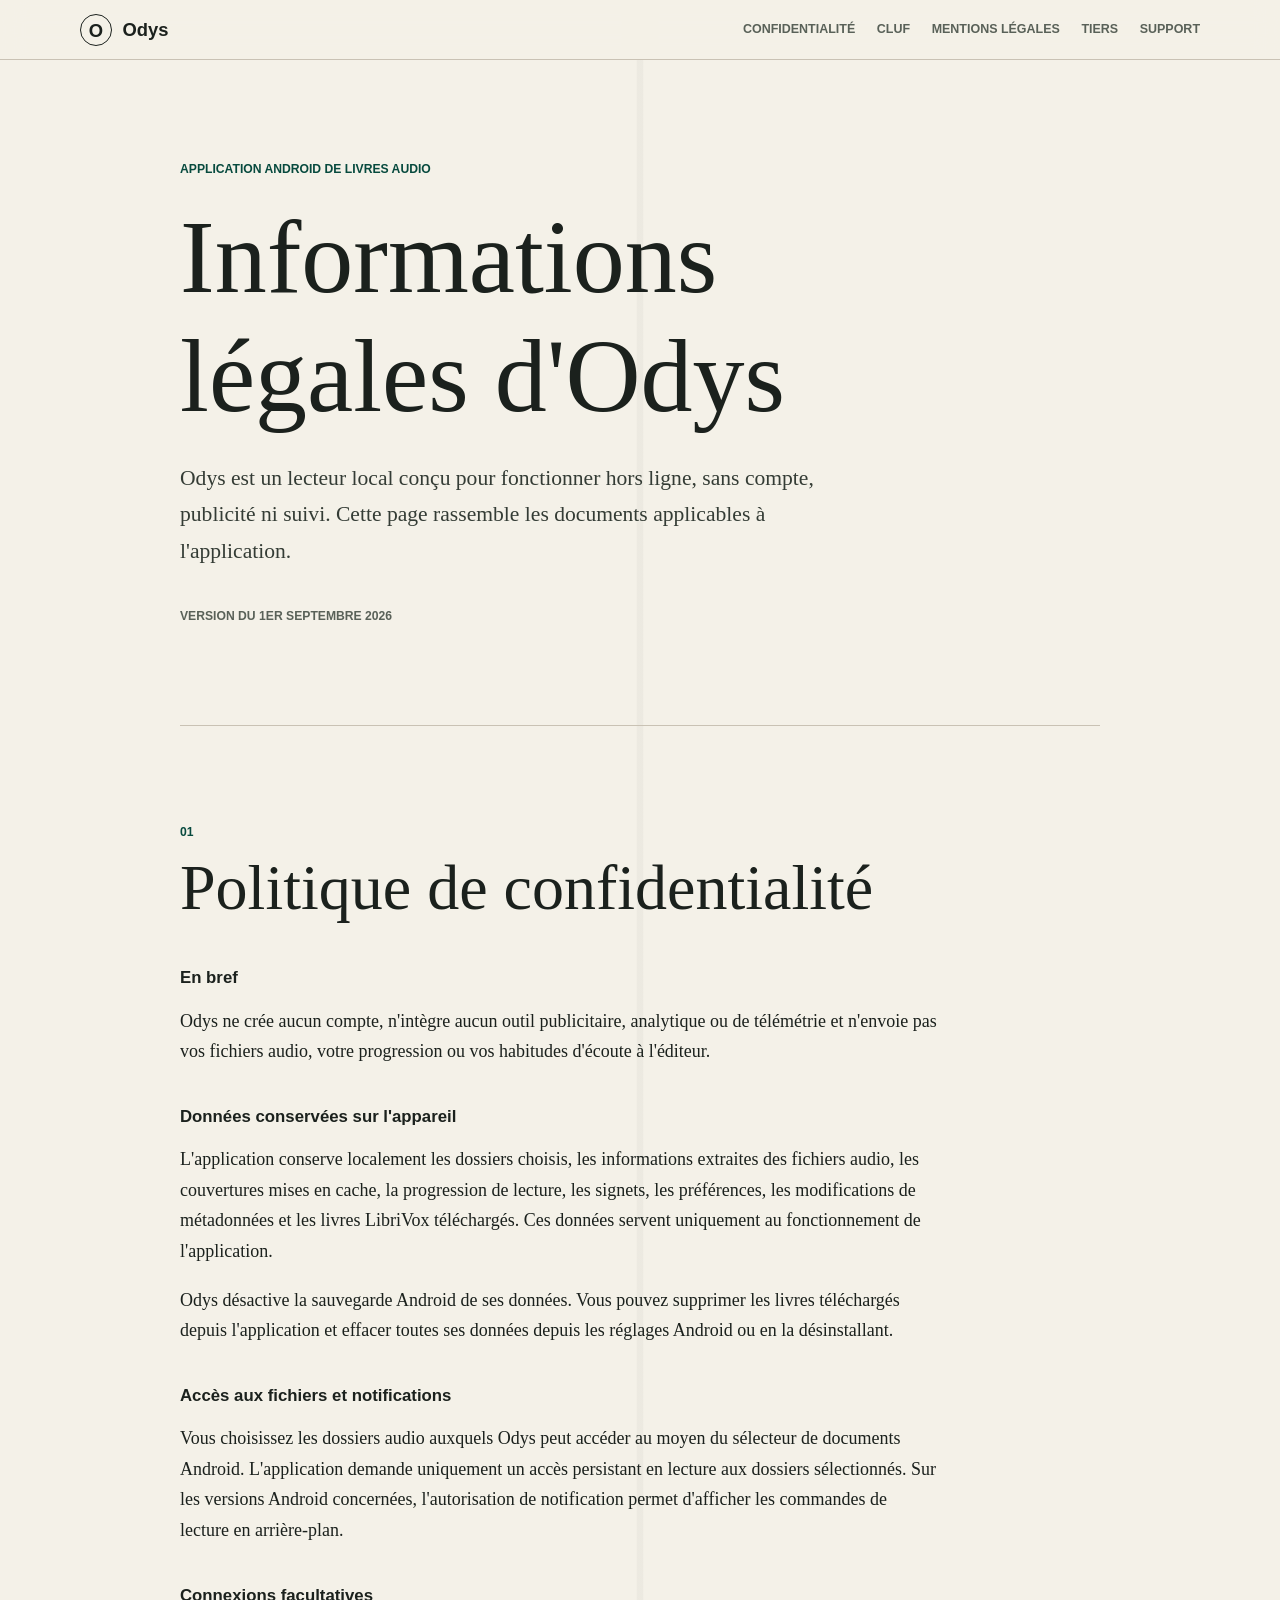
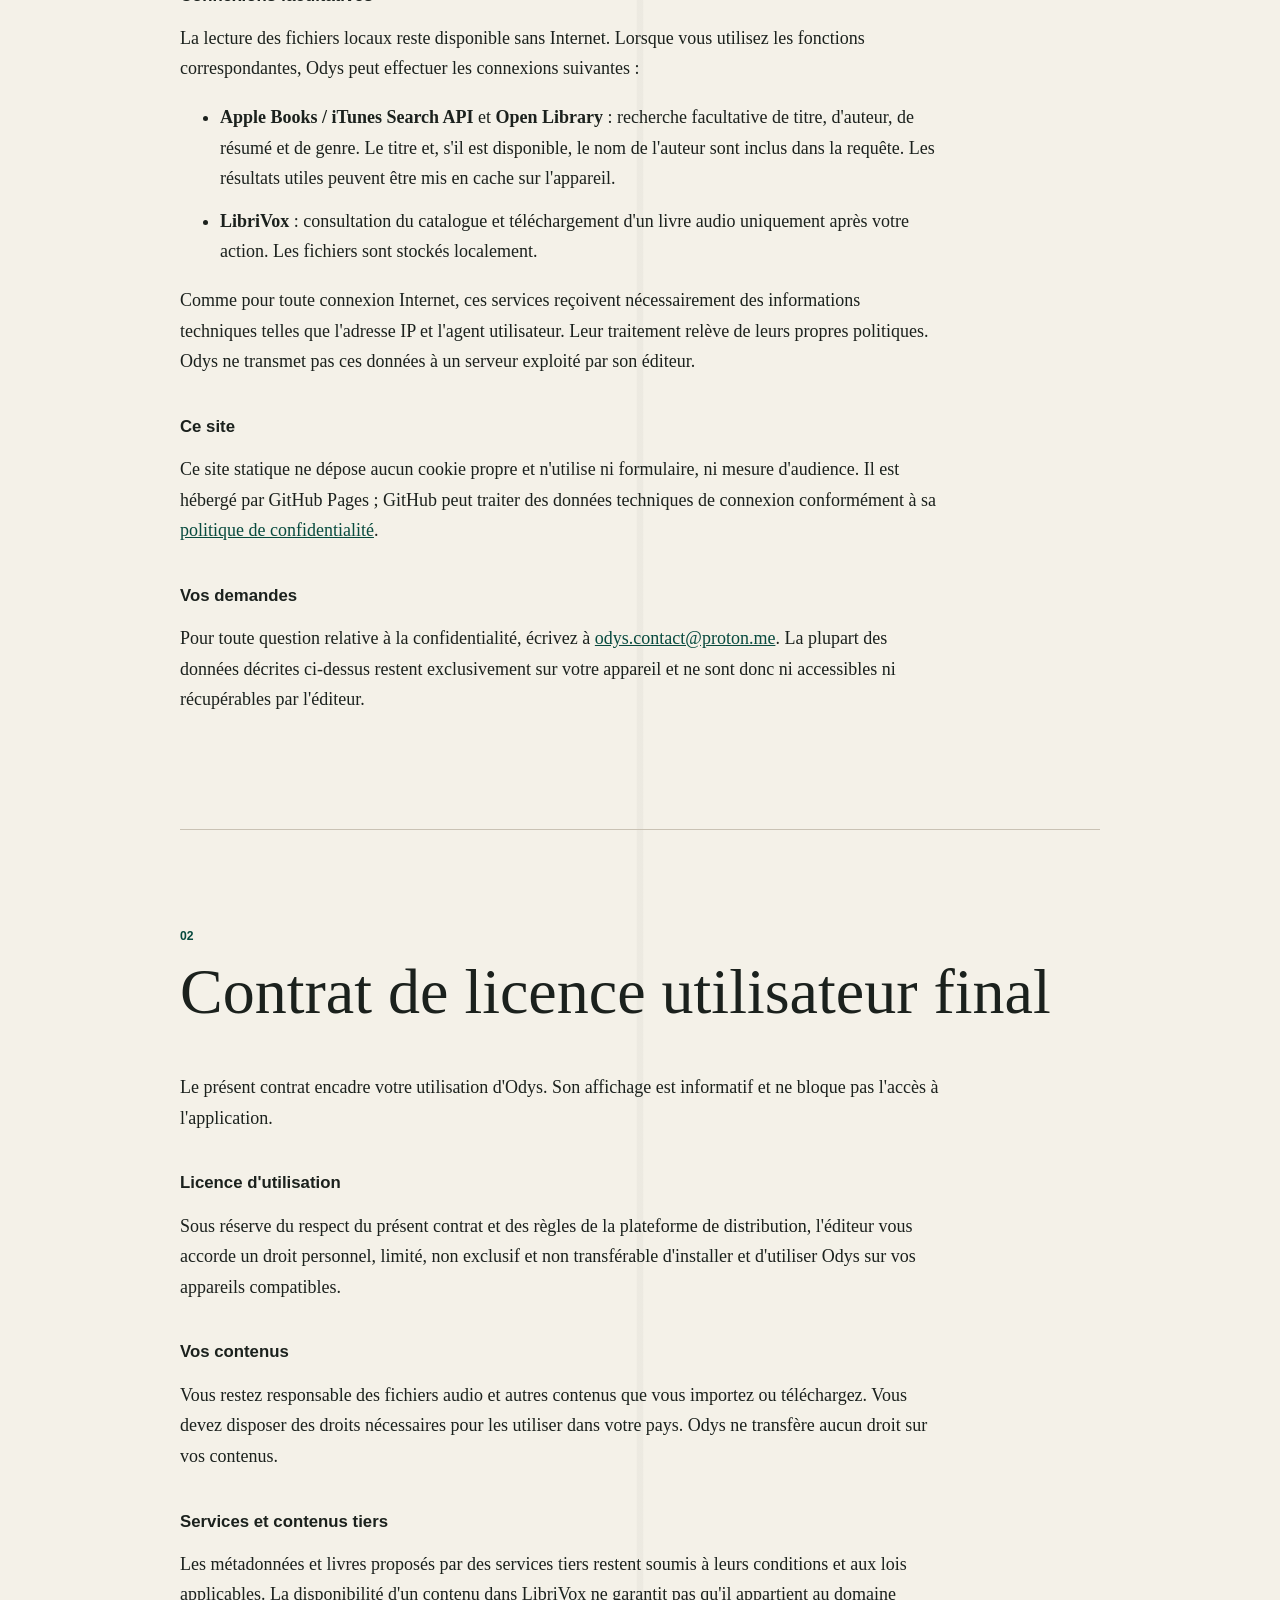
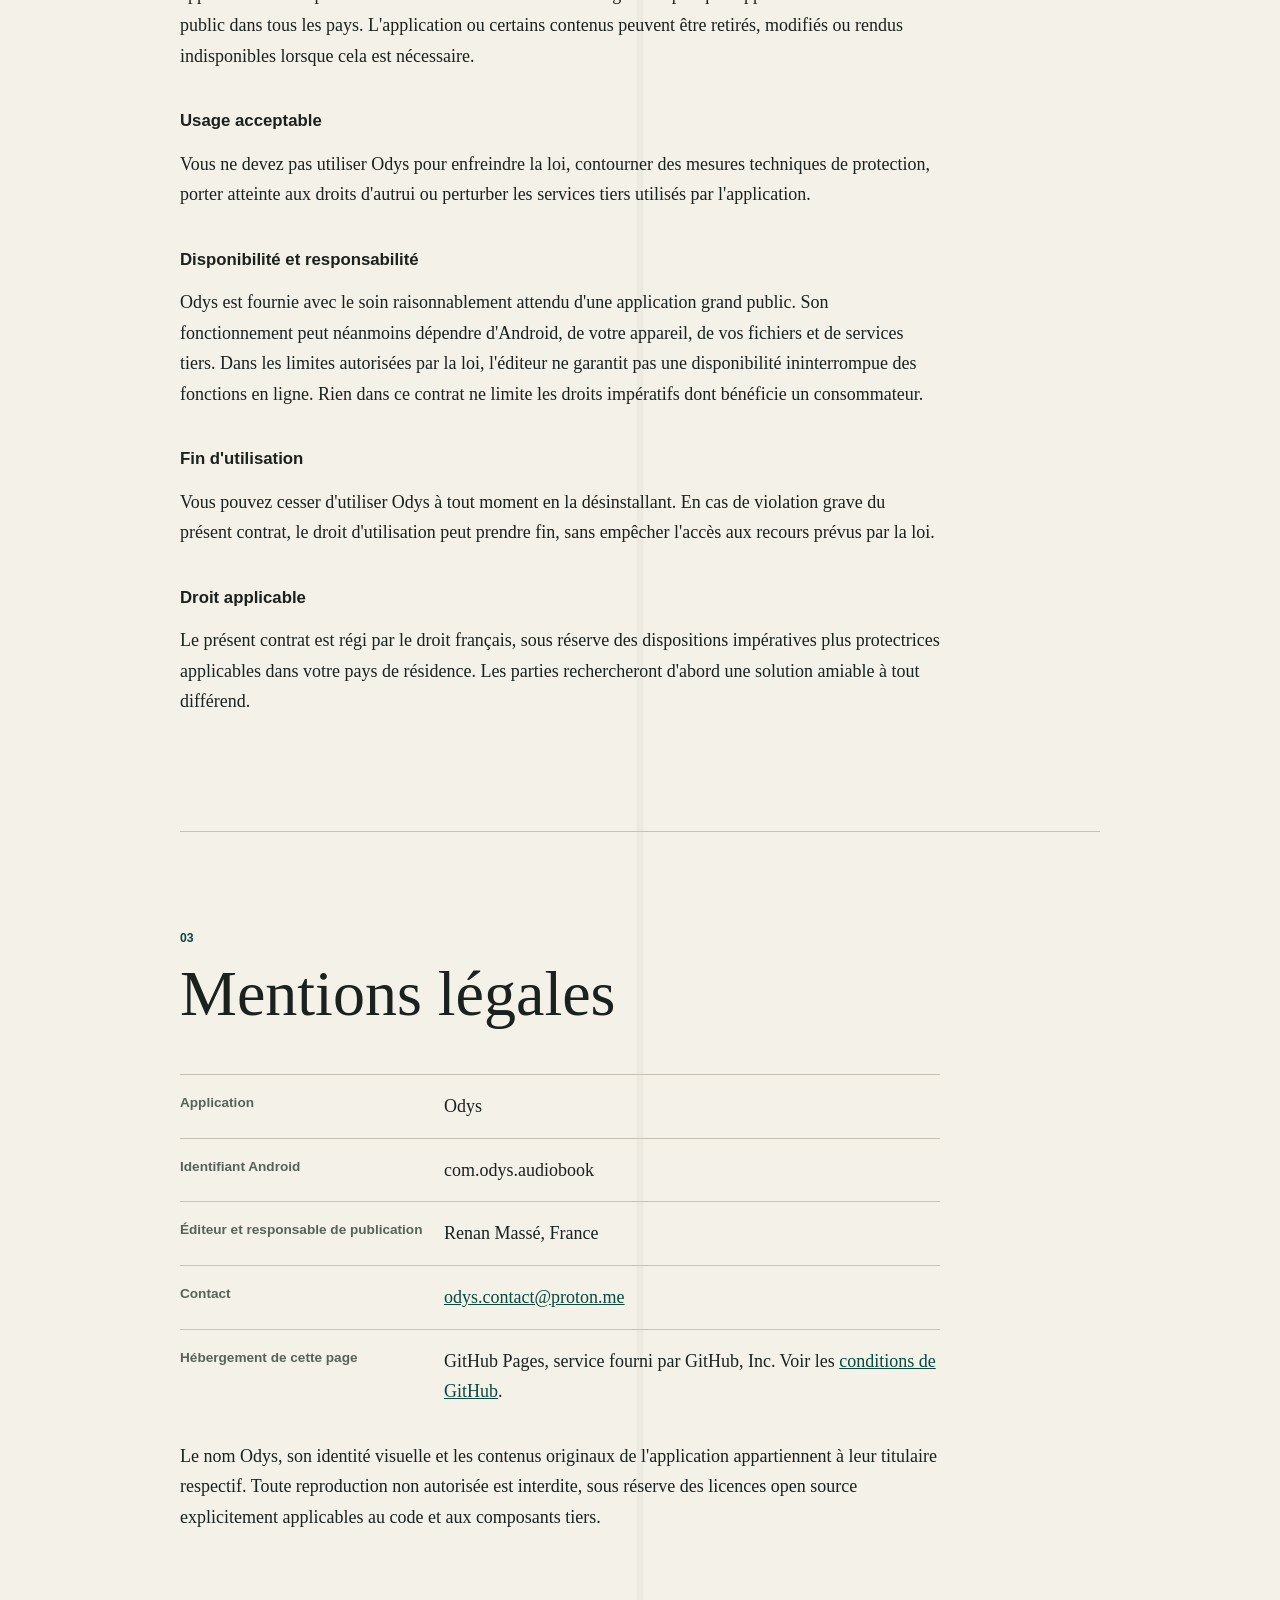
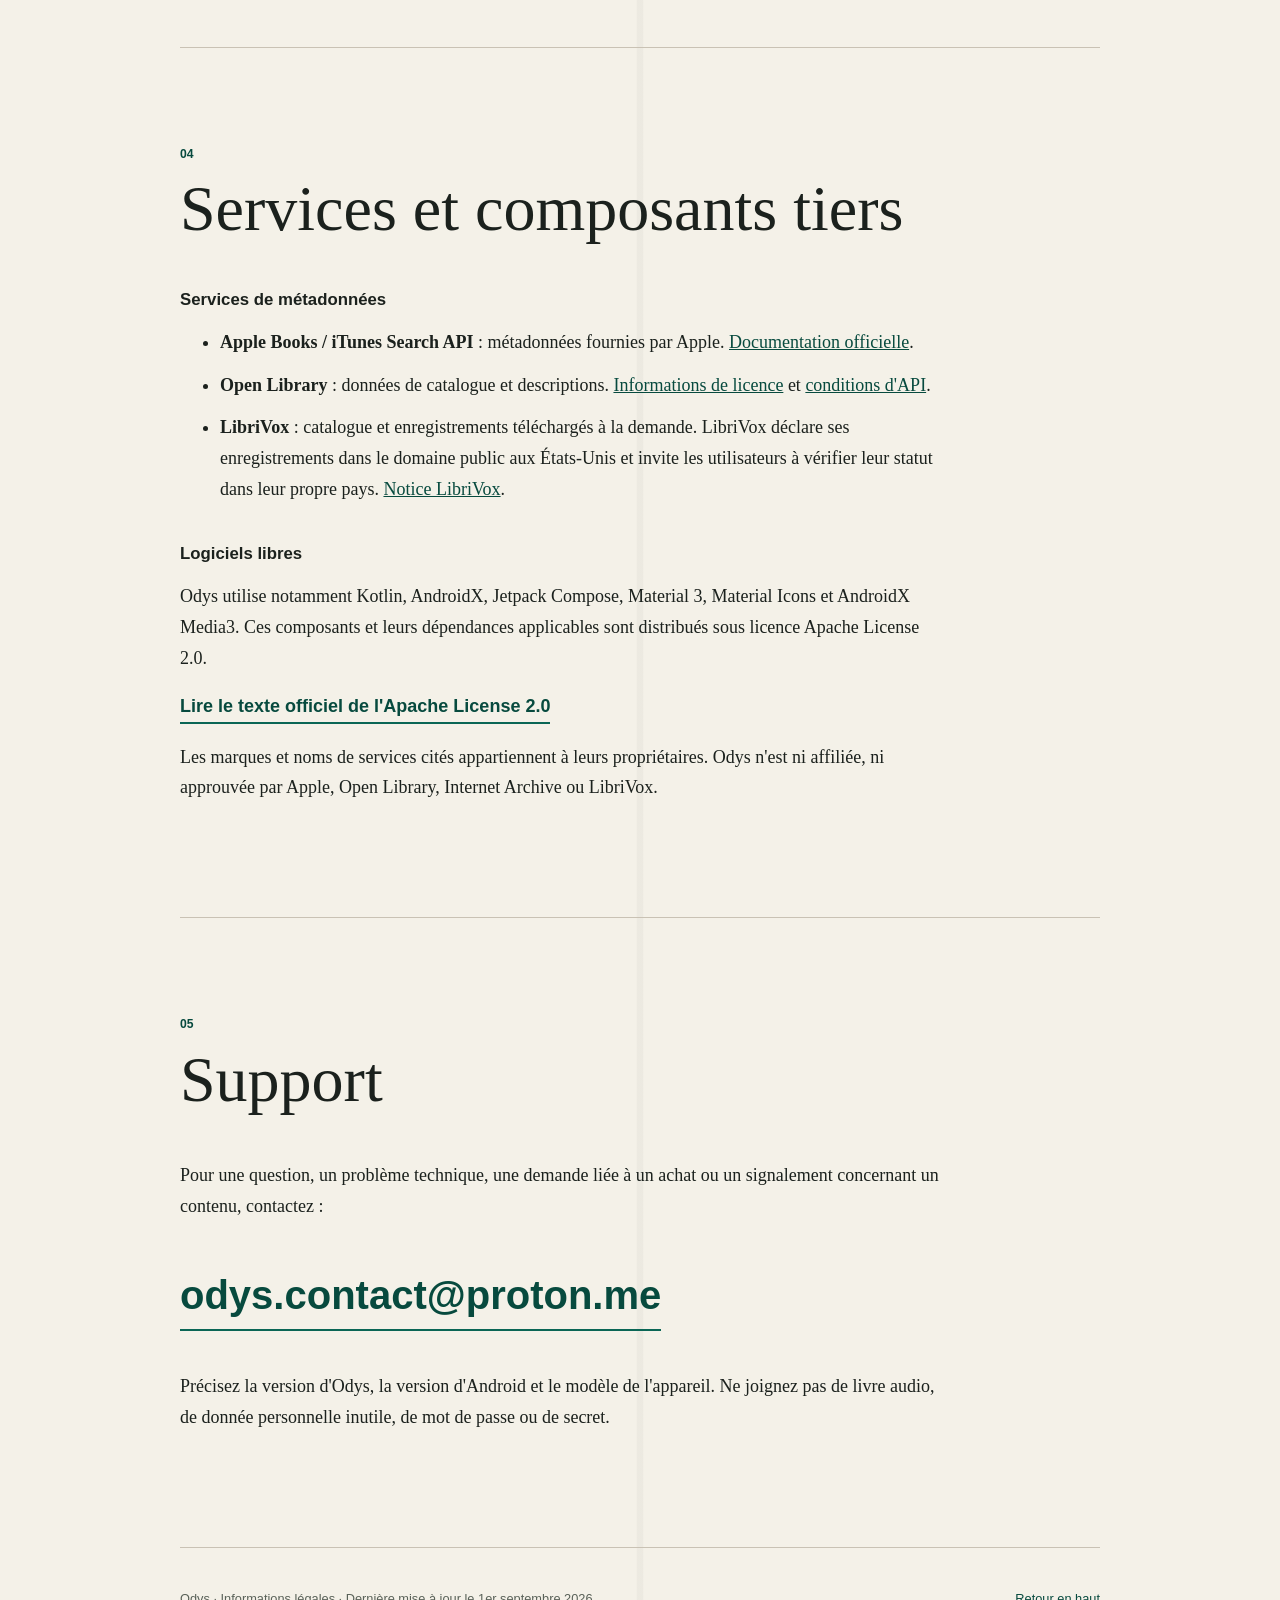
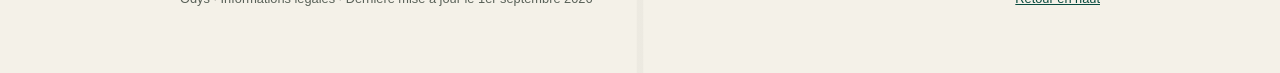
==== index.html @ 007bdb6f "Create Odys legal website" ====
<!doctype html>
<html lang="fr">
<head>
  <meta charset="utf-8">
  <meta name="viewport" content="width=device-width, initial-scale=1">
  <meta name="description" content="Politique de confidentialité, CLUF, mentions légales et informations de support de l'application Android Odys.">
  <meta name="theme-color" content="#f4f1e8">
  <title>Odys - Informations légales</title>
  <link rel="stylesheet" href="styles.css">
</head>
<body>
  <header class="site-header">
    <a class="brand" href="#accueil" aria-label="Odys, retour en haut de page">
      <span class="brand-mark" aria-hidden="true">O</span>
      <span>Odys</span>
    </a>
    <nav aria-label="Navigation principale">
      <a href="#confidentialite">Confidentialité</a>
      <a href="#cluf">CLUF</a>
      <a href="#mentions">Mentions légales</a>
      <a href="#tiers">Tiers</a>
      <a href="#support">Support</a>
    </nav>
  </header>

  <main id="accueil">
    <section class="intro" aria-labelledby="page-title">
      <p class="eyebrow">Application Android de livres audio</p>
      <h1 id="page-title">Informations légales d'Odys</h1>
      <p class="lede">Odys est un lecteur local conçu pour fonctionner hors ligne, sans compte, publicité ni suivi. Cette page rassemble les documents applicables à l'application.</p>
      <p class="updated">Version du 1er septembre 2026</p>
    </section>

    <section id="confidentialite" aria-labelledby="privacy-title">
      <p class="section-number">01</p>
      <h2 id="privacy-title">Politique de confidentialité</h2>

      <h3>En bref</h3>
      <p>Odys ne crée aucun compte, n'intègre aucun outil publicitaire, analytique ou de télémétrie et n'envoie pas vos fichiers audio, votre progression ou vos habitudes d'écoute à l'éditeur.</p>

      <h3>Données conservées sur l'appareil</h3>
      <p>L'application conserve localement les dossiers choisis, les informations extraites des fichiers audio, les couvertures mises en cache, la progression de lecture, les signets, les préférences, les modifications de métadonnées et les livres LibriVox téléchargés. Ces données servent uniquement au fonctionnement de l'application.</p>
      <p>Odys désactive la sauvegarde Android de ses données. Vous pouvez supprimer les livres téléchargés depuis l'application et effacer toutes ses données depuis les réglages Android ou en la désinstallant.</p>

      <h3>Accès aux fichiers et notifications</h3>
      <p>Vous choisissez les dossiers audio auxquels Odys peut accéder au moyen du sélecteur de documents Android. L'application demande uniquement un accès persistant en lecture aux dossiers sélectionnés. Sur les versions Android concernées, l'autorisation de notification permet d'afficher les commandes de lecture en arrière-plan.</p>

      <h3>Connexions facultatives</h3>
      <p>La lecture des fichiers locaux reste disponible sans Internet. Lorsque vous utilisez les fonctions correspondantes, Odys peut effectuer les connexions suivantes :</p>
      <ul>
        <li><strong>Apple Books / iTunes Search API</strong> et <strong>Open Library</strong> : recherche facultative de titre, d'auteur, de résumé et de genre. Le titre et, s'il est disponible, le nom de l'auteur sont inclus dans la requête. Les résultats utiles peuvent être mis en cache sur l'appareil.</li>
        <li><strong>LibriVox</strong> : consultation du catalogue et téléchargement d'un livre audio uniquement après votre action. Les fichiers sont stockés localement.</li>
      </ul>
      <p>Comme pour toute connexion Internet, ces services reçoivent nécessairement des informations techniques telles que l'adresse IP et l'agent utilisateur. Leur traitement relève de leurs propres politiques. Odys ne transmet pas ces données à un serveur exploité par son éditeur.</p>

      <h3>Ce site</h3>
      <p>Ce site statique ne dépose aucun cookie propre et n'utilise ni formulaire, ni mesure d'audience. Il est hébergé par GitHub Pages ; GitHub peut traiter des données techniques de connexion conformément à sa <a href="https://docs.github.com/fr/site-policy/privacy-policies/github-general-privacy-statement">politique de confidentialité</a>.</p>

      <h3>Vos demandes</h3>
      <p>Pour toute question relative à la confidentialité, écrivez à <a href="mailto:odys.contact@proton.me">odys.contact@proton.me</a>. La plupart des données décrites ci-dessus restent exclusivement sur votre appareil et ne sont donc ni accessibles ni récupérables par l'éditeur.</p>
    </section>

    <section id="cluf" aria-labelledby="eula-title">
      <p class="section-number">02</p>
      <h2 id="eula-title">Contrat de licence utilisateur final</h2>
      <p>Le présent contrat encadre votre utilisation d'Odys. Son affichage est informatif et ne bloque pas l'accès à l'application.</p>

      <h3>Licence d'utilisation</h3>
      <p>Sous réserve du respect du présent contrat et des règles de la plateforme de distribution, l'éditeur vous accorde un droit personnel, limité, non exclusif et non transférable d'installer et d'utiliser Odys sur vos appareils compatibles.</p>

      <h3>Vos contenus</h3>
      <p>Vous restez responsable des fichiers audio et autres contenus que vous importez ou téléchargez. Vous devez disposer des droits nécessaires pour les utiliser dans votre pays. Odys ne transfère aucun droit sur vos contenus.</p>

      <h3>Services et contenus tiers</h3>
      <p>Les métadonnées et livres proposés par des services tiers restent soumis à leurs conditions et aux lois applicables. La disponibilité d'un contenu dans LibriVox ne garantit pas qu'il appartient au domaine public dans tous les pays. L'application ou certains contenus peuvent être retirés, modifiés ou rendus indisponibles lorsque cela est nécessaire.</p>

      <h3>Usage acceptable</h3>
      <p>Vous ne devez pas utiliser Odys pour enfreindre la loi, contourner des mesures techniques de protection, porter atteinte aux droits d'autrui ou perturber les services tiers utilisés par l'application.</p>

      <h3>Disponibilité et responsabilité</h3>
      <p>Odys est fournie avec le soin raisonnablement attendu d'une application grand public. Son fonctionnement peut néanmoins dépendre d'Android, de votre appareil, de vos fichiers et de services tiers. Dans les limites autorisées par la loi, l'éditeur ne garantit pas une disponibilité ininterrompue des fonctions en ligne. Rien dans ce contrat ne limite les droits impératifs dont bénéficie un consommateur.</p>

      <h3>Fin d'utilisation</h3>
      <p>Vous pouvez cesser d'utiliser Odys à tout moment en la désinstallant. En cas de violation grave du présent contrat, le droit d'utilisation peut prendre fin, sans empêcher l'accès aux recours prévus par la loi.</p>

      <h3>Droit applicable</h3>
      <p>Le présent contrat est régi par le droit français, sous réserve des dispositions impératives plus protectrices applicables dans votre pays de résidence. Les parties rechercheront d'abord une solution amiable à tout différend.</p>
    </section>

    <section id="mentions" aria-labelledby="legal-title">
      <p class="section-number">03</p>
      <h2 id="legal-title">Mentions légales</h2>
      <dl class="facts">
        <div><dt>Application</dt><dd>Odys</dd></div>
        <div><dt>Identifiant Android</dt><dd>com.odys.audiobook</dd></div>
        <div><dt>Éditeur et responsable de publication</dt><dd>Renan Massé, France</dd></div>
        <div><dt>Contact</dt><dd><a href="mailto:odys.contact@proton.me">odys.contact@proton.me</a></dd></div>
        <div><dt>Hébergement de cette page</dt><dd>GitHub Pages, service fourni par GitHub, Inc. Voir les <a href="https://docs.github.com/fr/site-policy/github-terms/github-terms-of-service">conditions de GitHub</a>.</dd></div>
      </dl>
      <p>Le nom Odys, son identité visuelle et les contenus originaux de l'application appartiennent à leur titulaire respectif. Toute reproduction non autorisée est interdite, sous réserve des licences open source explicitement applicables au code et aux composants tiers.</p>
    </section>

    <section id="tiers" aria-labelledby="third-party-title">
      <p class="section-number">04</p>
      <h2 id="third-party-title">Services et composants tiers</h2>

      <h3>Services de métadonnées</h3>
      <ul class="link-list">
        <li><strong>Apple Books / iTunes Search API</strong> : métadonnées fournies par Apple. <a href="https://performance-partners.apple.com/search-api">Documentation officielle</a>.</li>
        <li><strong>Open Library</strong> : données de catalogue et descriptions. <a href="https://openlibrary.org/developers/licensing">Informations de licence</a> et <a href="https://openlibrary.org/developers/api">conditions d'API</a>.</li>
        <li><strong>LibriVox</strong> : catalogue et enregistrements téléchargés à la demande. LibriVox déclare ses enregistrements dans le domaine public aux États-Unis et invite les utilisateurs à vérifier leur statut dans leur propre pays. <a href="https://librivox.org/pages/public-domain/">Notice LibriVox</a>.</li>
      </ul>

      <h3>Logiciels libres</h3>
      <p>Odys utilise notamment Kotlin, AndroidX, Jetpack Compose, Material 3, Material Icons et AndroidX Media3. Ces composants et leurs dépendances applicables sont distribués sous licence Apache License 2.0.</p>
      <p><a class="document-link" href="https://www.apache.org/licenses/LICENSE-2.0.txt">Lire le texte officiel de l'Apache License 2.0</a></p>
      <p>Les marques et noms de services cités appartiennent à leurs propriétaires. Odys n'est ni affiliée, ni approuvée par Apple, Open Library, Internet Archive ou LibriVox.</p>
    </section>

    <section id="support" aria-labelledby="support-title">
      <p class="section-number">05</p>
      <h2 id="support-title">Support</h2>
      <p>Pour une question, un problème technique, une demande liée à un achat ou un signalement concernant un contenu, contactez :</p>
      <p class="contact"><a href="mailto:odys.contact@proton.me">odys.contact@proton.me</a></p>
      <p>Précisez la version d'Odys, la version d'Android et le modèle de l'appareil. Ne joignez pas de livre audio, de donnée personnelle inutile, de mot de passe ou de secret.</p>
    </section>
  </main>

  <footer>
    <p>Odys · Informations légales · Dernière mise à jour le 1er septembre 2026</p>
    <a href="#accueil">Retour en haut</a>
  </footer>
</body>
</html>
---- styles.css ----
:root {
  color-scheme: light;
  --paper: #f4f1e8;
  --paper-deep: #e8e2d4;
  --ink: #1b211d;
  --muted: #596158;
  --rule: #c9c2b4;
  --accent: #0a6655;
  --accent-dark: #074a3e;
  --white: #fffdf7;
}

* { box-sizing: border-box; }

html {
  scroll-behavior: smooth;
  scroll-padding-top: 7rem;
}

body {
  margin: 0;
  background:
    linear-gradient(90deg, transparent 0 49.7%, rgba(27, 33, 29, .035) 49.8% 50.2%, transparent 50.3%),
    var(--paper);
  color: var(--ink);
  font-family: Georgia, "Times New Roman", serif;
  font-size: 18px;
  line-height: 1.7;
}

a { color: var(--accent-dark); }
a:hover { color: var(--accent); }
a:focus-visible { outline: 3px solid var(--accent); outline-offset: 4px; }

.site-header {
  position: sticky;
  top: 0;
  z-index: 10;
  display: flex;
  align-items: center;
  justify-content: space-between;
  gap: 2rem;
  padding: .85rem max(1.25rem, calc((100vw - 1120px) / 2));
  border-bottom: 1px solid var(--rule);
  background: rgba(244, 241, 232, .96);
  backdrop-filter: blur(12px);
}

.brand {
  display: inline-flex;
  align-items: center;
  gap: .65rem;
  color: var(--ink);
  font-family: "Trebuchet MS", sans-serif;
  font-size: 1.15rem;
  font-weight: 700;
  text-decoration: none;
}

.brand-mark {
  display: grid;
  width: 2rem;
  height: 2rem;
  place-items: center;
  border: 1px solid var(--ink);
  border-radius: 50%;
}

nav { display: flex; flex-wrap: wrap; gap: .25rem 1.35rem; }
nav a {
  color: var(--muted);
  font-family: "Trebuchet MS", sans-serif;
  font-size: .78rem;
  font-weight: 700;
  text-decoration: none;
  text-transform: uppercase;
}

main { width: min(100% - 2.5rem, 920px); margin: 0 auto; }

.intro {
  min-height: min(74vh, 680px);
  display: flex;
  flex-direction: column;
  justify-content: center;
  border-bottom: 1px solid var(--rule);
}

.eyebrow, .section-number, .updated {
  color: var(--accent-dark);
  font-family: "Trebuchet MS", sans-serif;
  font-size: .76rem;
  font-weight: 700;
  letter-spacing: 0;
  text-transform: uppercase;
}

h1, h2, h3 { line-height: 1.15; }
h1 { max-width: 760px; margin: .3rem 0 1.5rem; font-size: clamp(3rem, 9vw, 6.5rem); font-weight: 400; }
h2 { margin: 0 0 2.75rem; font-size: clamp(2.15rem, 6vw, 4rem); font-weight: 400; }
h3 { margin: 2.5rem 0 .5rem; font-family: "Trebuchet MS", sans-serif; font-size: 1.05rem; }

.lede { max-width: 700px; margin: 0; color: #343c35; font-size: 1.35rem; }
.updated { margin-top: 2.25rem; color: var(--muted); }

section:not(.intro) { padding: 6rem 0; border-bottom: 1px solid var(--rule); }
.section-number { margin: 0 0 .5rem; }
p, ul, dl { max-width: 760px; }
li + li { margin-top: .75rem; }

.facts { margin-top: 2rem; }
.facts div { display: grid; grid-template-columns: minmax(150px, 1fr) 2fr; gap: 1rem; padding: 1rem 0; border-top: 1px solid var(--rule); }
.facts dt { color: var(--muted); font-family: "Trebuchet MS", sans-serif; font-size: .85rem; font-weight: 700; }
.facts dd { margin: 0; }

.document-link, .contact a {
  display: inline-block;
  border-bottom: 2px solid var(--accent);
  font-family: "Trebuchet MS", sans-serif;
  font-weight: 700;
  text-decoration: none;
}

.contact { font-size: clamp(1.35rem, 5vw, 2.5rem); overflow-wrap: anywhere; }

footer {
  display: flex;
  justify-content: space-between;
  gap: 2rem;
  width: min(100% - 2.5rem, 920px);
  margin: 0 auto;
  padding: 2.5rem 0 4rem;
  color: var(--muted);
  font-family: "Trebuchet MS", sans-serif;
  font-size: .8rem;
}

footer p { margin: 0; }

@media (max-width: 760px) {
  .site-header { align-items: flex-start; flex-direction: column; gap: .65rem; }
  nav { gap: .3rem 1rem; }
  .intro { min-height: 64vh; }
  section:not(.intro) { padding: 4rem 0; }
  .facts div { grid-template-columns: 1fr; gap: .2rem; }
  footer { flex-direction: column; gap: .75rem; }
}

@media (prefers-reduced-motion: reduce) {
  html { scroll-behavior: auto; }
}
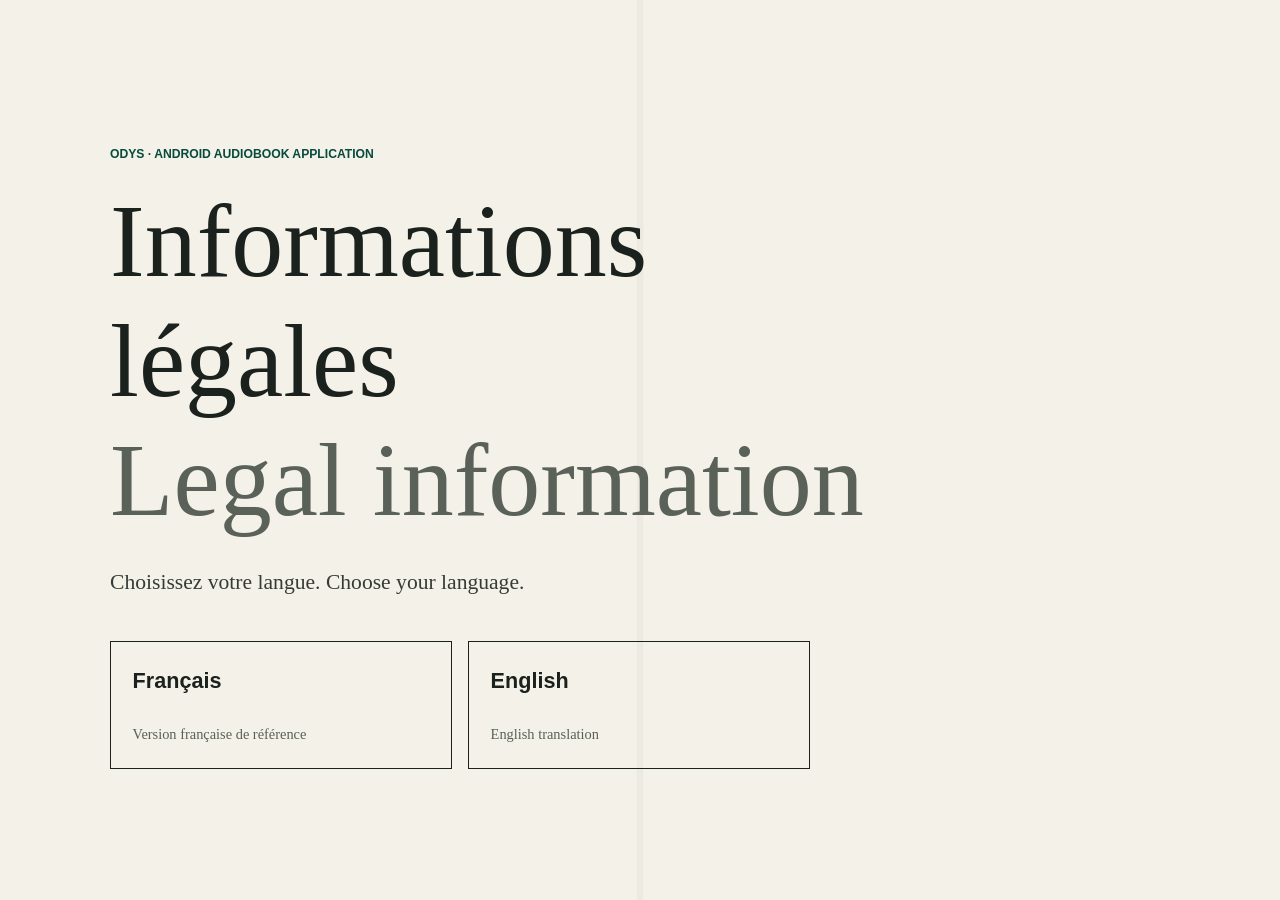
==== commit 32e4002a: "Publish French and English legal pages" ====
--- a/index.html
+++ b/index.html
@@ -3,132 +3,24 @@
 <head>
   <meta charset="utf-8">
   <meta name="viewport" content="width=device-width, initial-scale=1">
-  <meta name="description" content="Politique de confidentialité, CLUF, mentions légales et informations de support de l'application Android Odys.">
+  <meta name="description" content="Choisissez la langue des informations légales de l'application Android Odys.">
   <meta name="theme-color" content="#f4f1e8">
-  <title>Odys - Informations légales</title>
+  <link rel="alternate" hreflang="fr" href="fr/">
+  <link rel="alternate" hreflang="en" href="en/">
+  <title>Odys - Legal information</title>
   <link rel="stylesheet" href="styles.css">
 </head>
-<body>
-  <header class="site-header">
-    <a class="brand" href="#accueil" aria-label="Odys, retour en haut de page">
-      <span class="brand-mark" aria-hidden="true">O</span>
-      <span>Odys</span>
-    </a>
-    <nav aria-label="Navigation principale">
-      <a href="#confidentialite">Confidentialité</a>
-      <a href="#cluf">CLUF</a>
-      <a href="#mentions">Mentions légales</a>
-      <a href="#tiers">Tiers</a>
-      <a href="#support">Support</a>
-    </nav>
-  </header>
-
-  <main id="accueil">
-    <section class="intro" aria-labelledby="page-title">
-      <p class="eyebrow">Application Android de livres audio</p>
-      <h1 id="page-title">Informations légales d'Odys</h1>
-      <p class="lede">Odys est un lecteur local conçu pour fonctionner hors ligne, sans compte, publicité ni suivi. Cette page rassemble les documents applicables à l'application.</p>
-      <p class="updated">Version du 1er septembre 2026</p>
-    </section>
-
-    <section id="confidentialite" aria-labelledby="privacy-title">
-      <p class="section-number">01</p>
-      <h2 id="privacy-title">Politique de confidentialité</h2>
-
-      <h3>En bref</h3>
-      <p>Odys ne crée aucun compte, n'intègre aucun outil publicitaire, analytique ou de télémétrie et n'envoie pas vos fichiers audio, votre progression ou vos habitudes d'écoute à l'éditeur.</p>
-
-      <h3>Données conservées sur l'appareil</h3>
-      <p>L'application conserve localement les dossiers choisis, les informations extraites des fichiers audio, les couvertures mises en cache, la progression de lecture, les signets, les préférences, les modifications de métadonnées et les livres LibriVox téléchargés. Ces données servent uniquement au fonctionnement de l'application.</p>
-      <p>Odys désactive la sauvegarde Android de ses données. Vous pouvez supprimer les livres téléchargés depuis l'application et effacer toutes ses données depuis les réglages Android ou en la désinstallant.</p>
-
-      <h3>Accès aux fichiers et notifications</h3>
-      <p>Vous choisissez les dossiers audio auxquels Odys peut accéder au moyen du sélecteur de documents Android. L'application demande uniquement un accès persistant en lecture aux dossiers sélectionnés. Sur les versions Android concernées, l'autorisation de notification permet d'afficher les commandes de lecture en arrière-plan.</p>
-
-      <h3>Connexions facultatives</h3>
-      <p>La lecture des fichiers locaux reste disponible sans Internet. Lorsque vous utilisez les fonctions correspondantes, Odys peut effectuer les connexions suivantes :</p>
-      <ul>
-        <li><strong>Apple Books / iTunes Search API</strong> et <strong>Open Library</strong> : recherche facultative de titre, d'auteur, de résumé et de genre. Le titre et, s'il est disponible, le nom de l'auteur sont inclus dans la requête. Les résultats utiles peuvent être mis en cache sur l'appareil.</li>
-        <li><strong>LibriVox</strong> : consultation du catalogue et téléchargement d'un livre audio uniquement après votre action. Les fichiers sont stockés localement.</li>
-      </ul>
-      <p>Comme pour toute connexion Internet, ces services reçoivent nécessairement des informations techniques telles que l'adresse IP et l'agent utilisateur. Leur traitement relève de leurs propres politiques. Odys ne transmet pas ces données à un serveur exploité par son éditeur.</p>
-
-      <h3>Ce site</h3>
-      <p>Ce site statique ne dépose aucun cookie propre et n'utilise ni formulaire, ni mesure d'audience. Il est hébergé par GitHub Pages ; GitHub peut traiter des données techniques de connexion conformément à sa <a href="https://docs.github.com/fr/site-policy/privacy-policies/github-general-privacy-statement">politique de confidentialité</a>.</p>
-
-      <h3>Vos demandes</h3>
-      <p>Pour toute question relative à la confidentialité, écrivez à <a href="mailto:odys.contact@proton.me">odys.contact@proton.me</a>. La plupart des données décrites ci-dessus restent exclusivement sur votre appareil et ne sont donc ni accessibles ni récupérables par l'éditeur.</p>
-    </section>
-
-    <section id="cluf" aria-labelledby="eula-title">
-      <p class="section-number">02</p>
-      <h2 id="eula-title">Contrat de licence utilisateur final</h2>
-      <p>Le présent contrat encadre votre utilisation d'Odys. Son affichage est informatif et ne bloque pas l'accès à l'application.</p>
-
-      <h3>Licence d'utilisation</h3>
-      <p>Sous réserve du respect du présent contrat et des règles de la plateforme de distribution, l'éditeur vous accorde un droit personnel, limité, non exclusif et non transférable d'installer et d'utiliser Odys sur vos appareils compatibles.</p>
-
-      <h3>Vos contenus</h3>
-      <p>Vous restez responsable des fichiers audio et autres contenus que vous importez ou téléchargez. Vous devez disposer des droits nécessaires pour les utiliser dans votre pays. Odys ne transfère aucun droit sur vos contenus.</p>
-
-      <h3>Services et contenus tiers</h3>
-      <p>Les métadonnées et livres proposés par des services tiers restent soumis à leurs conditions et aux lois applicables. La disponibilité d'un contenu dans LibriVox ne garantit pas qu'il appartient au domaine public dans tous les pays. L'application ou certains contenus peuvent être retirés, modifiés ou rendus indisponibles lorsque cela est nécessaire.</p>
-
-      <h3>Usage acceptable</h3>
-      <p>Vous ne devez pas utiliser Odys pour enfreindre la loi, contourner des mesures techniques de protection, porter atteinte aux droits d'autrui ou perturber les services tiers utilisés par l'application.</p>
-
-      <h3>Disponibilité et responsabilité</h3>
-      <p>Odys est fournie avec le soin raisonnablement attendu d'une application grand public. Son fonctionnement peut néanmoins dépendre d'Android, de votre appareil, de vos fichiers et de services tiers. Dans les limites autorisées par la loi, l'éditeur ne garantit pas une disponibilité ininterrompue des fonctions en ligne. Rien dans ce contrat ne limite les droits impératifs dont bénéficie un consommateur.</p>
-
-      <h3>Fin d'utilisation</h3>
-      <p>Vous pouvez cesser d'utiliser Odys à tout moment en la désinstallant. En cas de violation grave du présent contrat, le droit d'utilisation peut prendre fin, sans empêcher l'accès aux recours prévus par la loi.</p>
-
-      <h3>Droit applicable</h3>
-      <p>Le présent contrat est régi par le droit français, sous réserve des dispositions impératives plus protectrices applicables dans votre pays de résidence. Les parties rechercheront d'abord une solution amiable à tout différend.</p>
-    </section>
-
-    <section id="mentions" aria-labelledby="legal-title">
-      <p class="section-number">03</p>
-      <h2 id="legal-title">Mentions légales</h2>
-      <dl class="facts">
-        <div><dt>Application</dt><dd>Odys</dd></div>
-        <div><dt>Identifiant Android</dt><dd>com.odys.audiobook</dd></div>
-        <div><dt>Éditeur et responsable de publication</dt><dd>Renan Massé, France</dd></div>
-        <div><dt>Contact</dt><dd><a href="mailto:odys.contact@proton.me">odys.contact@proton.me</a></dd></div>
-        <div><dt>Hébergement de cette page</dt><dd>GitHub Pages, service fourni par GitHub, Inc. Voir les <a href="https://docs.github.com/fr/site-policy/github-terms/github-terms-of-service">conditions de GitHub</a>.</dd></div>
-      </dl>
-      <p>Le nom Odys, son identité visuelle et les contenus originaux de l'application appartiennent à leur titulaire respectif. Toute reproduction non autorisée est interdite, sous réserve des licences open source explicitement applicables au code et aux composants tiers.</p>
-    </section>
-
-    <section id="tiers" aria-labelledby="third-party-title">
-      <p class="section-number">04</p>
-      <h2 id="third-party-title">Services et composants tiers</h2>
-
-      <h3>Services de métadonnées</h3>
-      <ul class="link-list">
-        <li><strong>Apple Books / iTunes Search API</strong> : métadonnées fournies par Apple. <a href="https://performance-partners.apple.com/search-api">Documentation officielle</a>.</li>
-        <li><strong>Open Library</strong> : données de catalogue et descriptions. <a href="https://openlibrary.org/developers/licensing">Informations de licence</a> et <a href="https://openlibrary.org/developers/api">conditions d'API</a>.</li>
-        <li><strong>LibriVox</strong> : catalogue et enregistrements téléchargés à la demande. LibriVox déclare ses enregistrements dans le domaine public aux États-Unis et invite les utilisateurs à vérifier leur statut dans leur propre pays. <a href="https://librivox.org/pages/public-domain/">Notice LibriVox</a>.</li>
-      </ul>
-
-      <h3>Logiciels libres</h3>
-      <p>Odys utilise notamment Kotlin, AndroidX, Jetpack Compose, Material 3, Material Icons et AndroidX Media3. Ces composants et leurs dépendances applicables sont distribués sous licence Apache License 2.0.</p>
-      <p><a class="document-link" href="https://www.apache.org/licenses/LICENSE-2.0.txt">Lire le texte officiel de l'Apache License 2.0</a></p>
-      <p>Les marques et noms de services cités appartiennent à leurs propriétaires. Odys n'est ni affiliée, ni approuvée par Apple, Open Library, Internet Archive ou LibriVox.</p>
-    </section>
-
-    <section id="support" aria-labelledby="support-title">
-      <p class="section-number">05</p>
-      <h2 id="support-title">Support</h2>
-      <p>Pour une question, un problème technique, une demande liée à un achat ou un signalement concernant un contenu, contactez :</p>
-      <p class="contact"><a href="mailto:odys.contact@proton.me">odys.contact@proton.me</a></p>
-      <p>Précisez la version d'Odys, la version d'Android et le modèle de l'appareil. Ne joignez pas de livre audio, de donnée personnelle inutile, de mot de passe ou de secret.</p>
+<body class="language-page">
+  <main>
+    <section class="intro language-intro" aria-labelledby="page-title">
+      <p class="eyebrow">Odys · Android audiobook application</p>
+      <h1 id="page-title">Informations légales<br><span lang="en">Legal information</span></h1>
+      <p class="lede">Choisissez votre langue. <span lang="en">Choose your language.</span></p>
+      <div class="language-choices" aria-label="Language selection">
+        <a href="fr/" hreflang="fr" lang="fr"><strong>Français</strong><span>Version française de référence</span></a>
+        <a href="en/" hreflang="en" lang="en"><strong>English</strong><span>English translation</span></a>
+      </div>
     </section>
   </main>
-
-  <footer>
-    <p>Odys · Informations légales · Dernière mise à jour le 1er septembre 2026</p>
-    <a href="#accueil">Retour en haut</a>
-  </footer>
 </body>
-</html>+</html>
--- a/styles.css
+++ b/styles.css
@@ -144,6 +144,33 @@
   section:not(.intro) { padding: 4rem 0; }
   .facts div { grid-template-columns: 1fr; gap: .2rem; }
   footer { flex-direction: column; gap: .75rem; }
+  .language-choices { grid-template-columns: 1fr; }
+}
+
+.language-link {
+  min-width: 2.2rem;
+  padding: .2rem .45rem;
+  border: 1px solid var(--ink);
+  color: var(--ink);
+  font-family: "Trebuchet MS", sans-serif;
+  font-size: .75rem;
+  font-weight: 700;
+  text-align: center;
+  text-decoration: none;
+}
+
+.translation-note { max-width: 700px; margin-top: 1rem; color: var(--muted); font-size: .95rem; }
+.language-page main { width: min(100% - 2.5rem, 1060px); }
+.language-intro { min-height: 100vh; border-bottom: 0; }
+.language-intro h1 span { color: var(--muted); }
+.language-choices { display: grid; grid-template-columns: repeat(2, minmax(0, 1fr)); gap: 1rem; width: min(100%, 700px); margin-top: 2.5rem; }
+.language-choices a { display: flex; flex-direction: column; min-height: 8rem; justify-content: space-between; padding: 1.35rem; border: 1px solid var(--ink); color: var(--ink); text-decoration: none; }
+.language-choices a:hover { background: var(--white); color: var(--accent-dark); }
+.language-choices strong { font-family: "Trebuchet MS", sans-serif; font-size: 1.35rem; }
+.language-choices span { color: var(--muted); font-size: .9rem; }
+
+@media (max-width: 760px) {
+  .language-choices { grid-template-columns: 1fr; }
 }
 
 @media (prefers-reduced-motion: reduce) {
